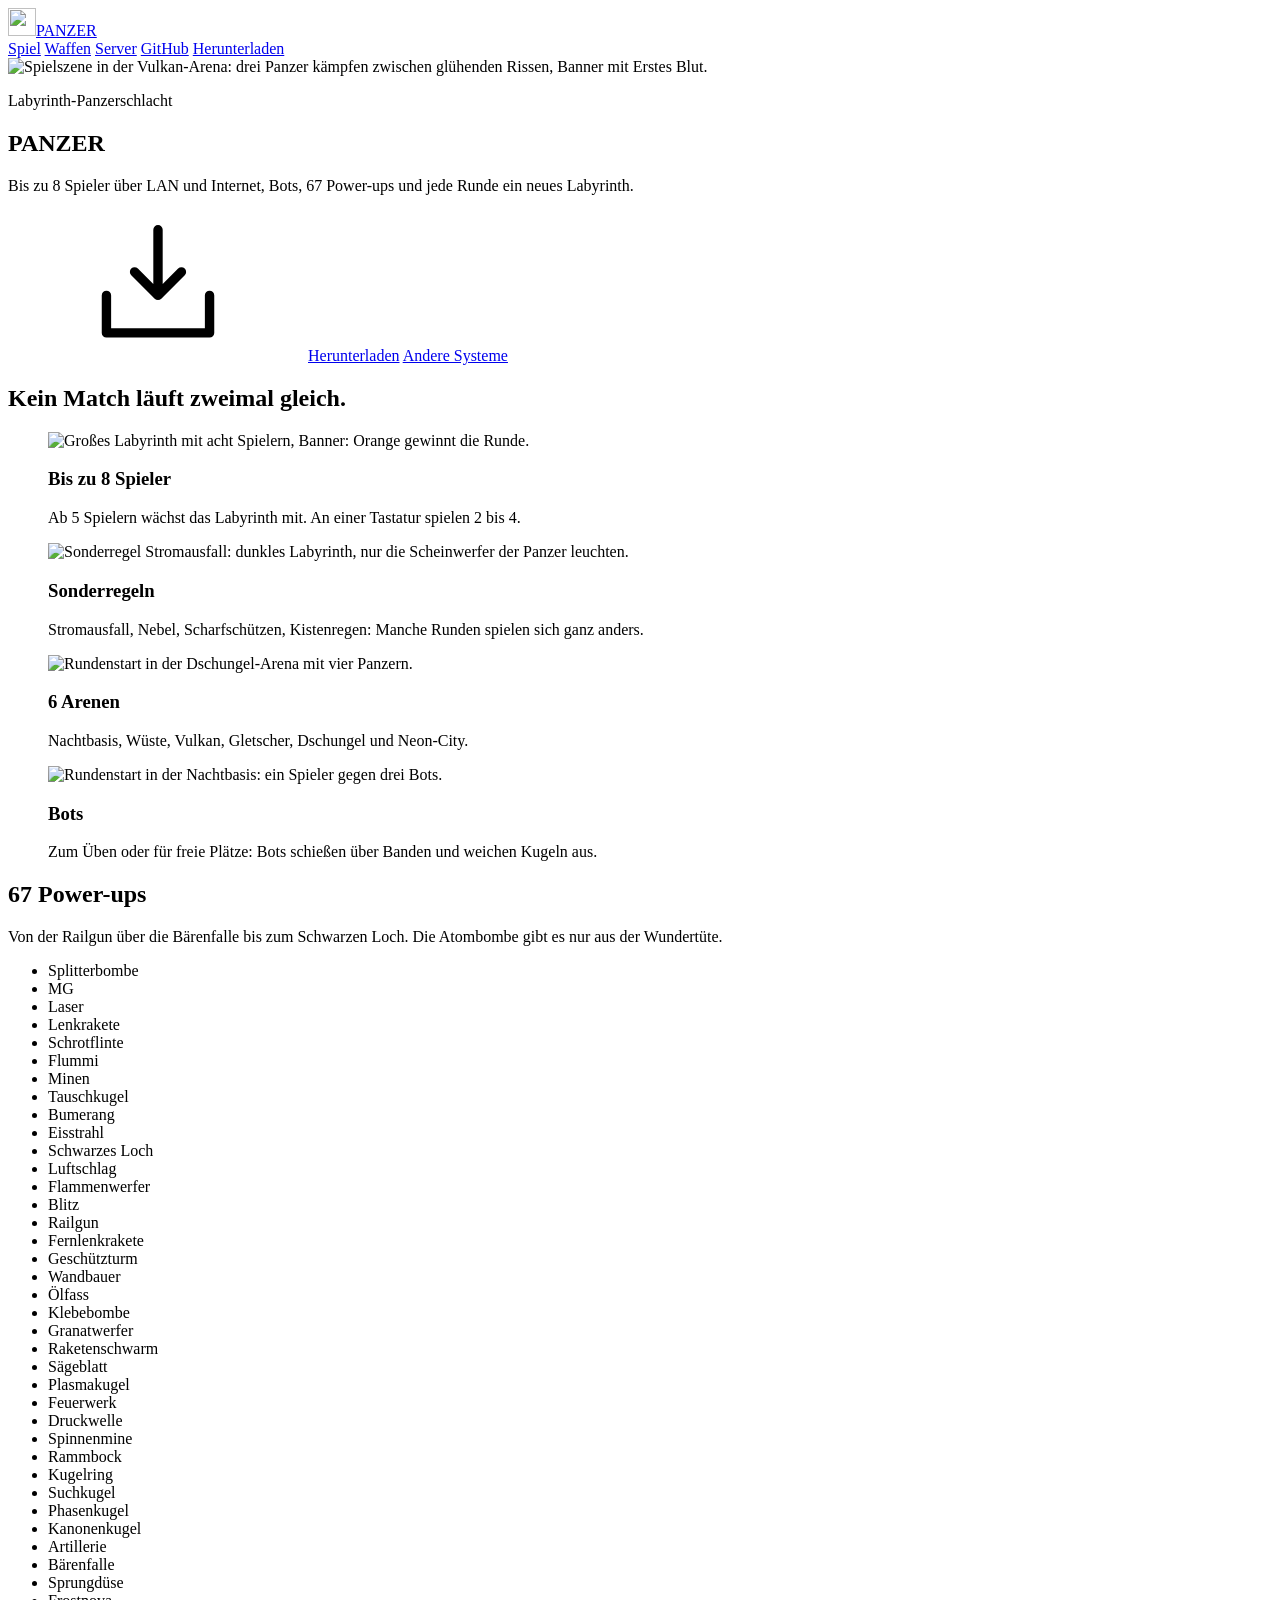
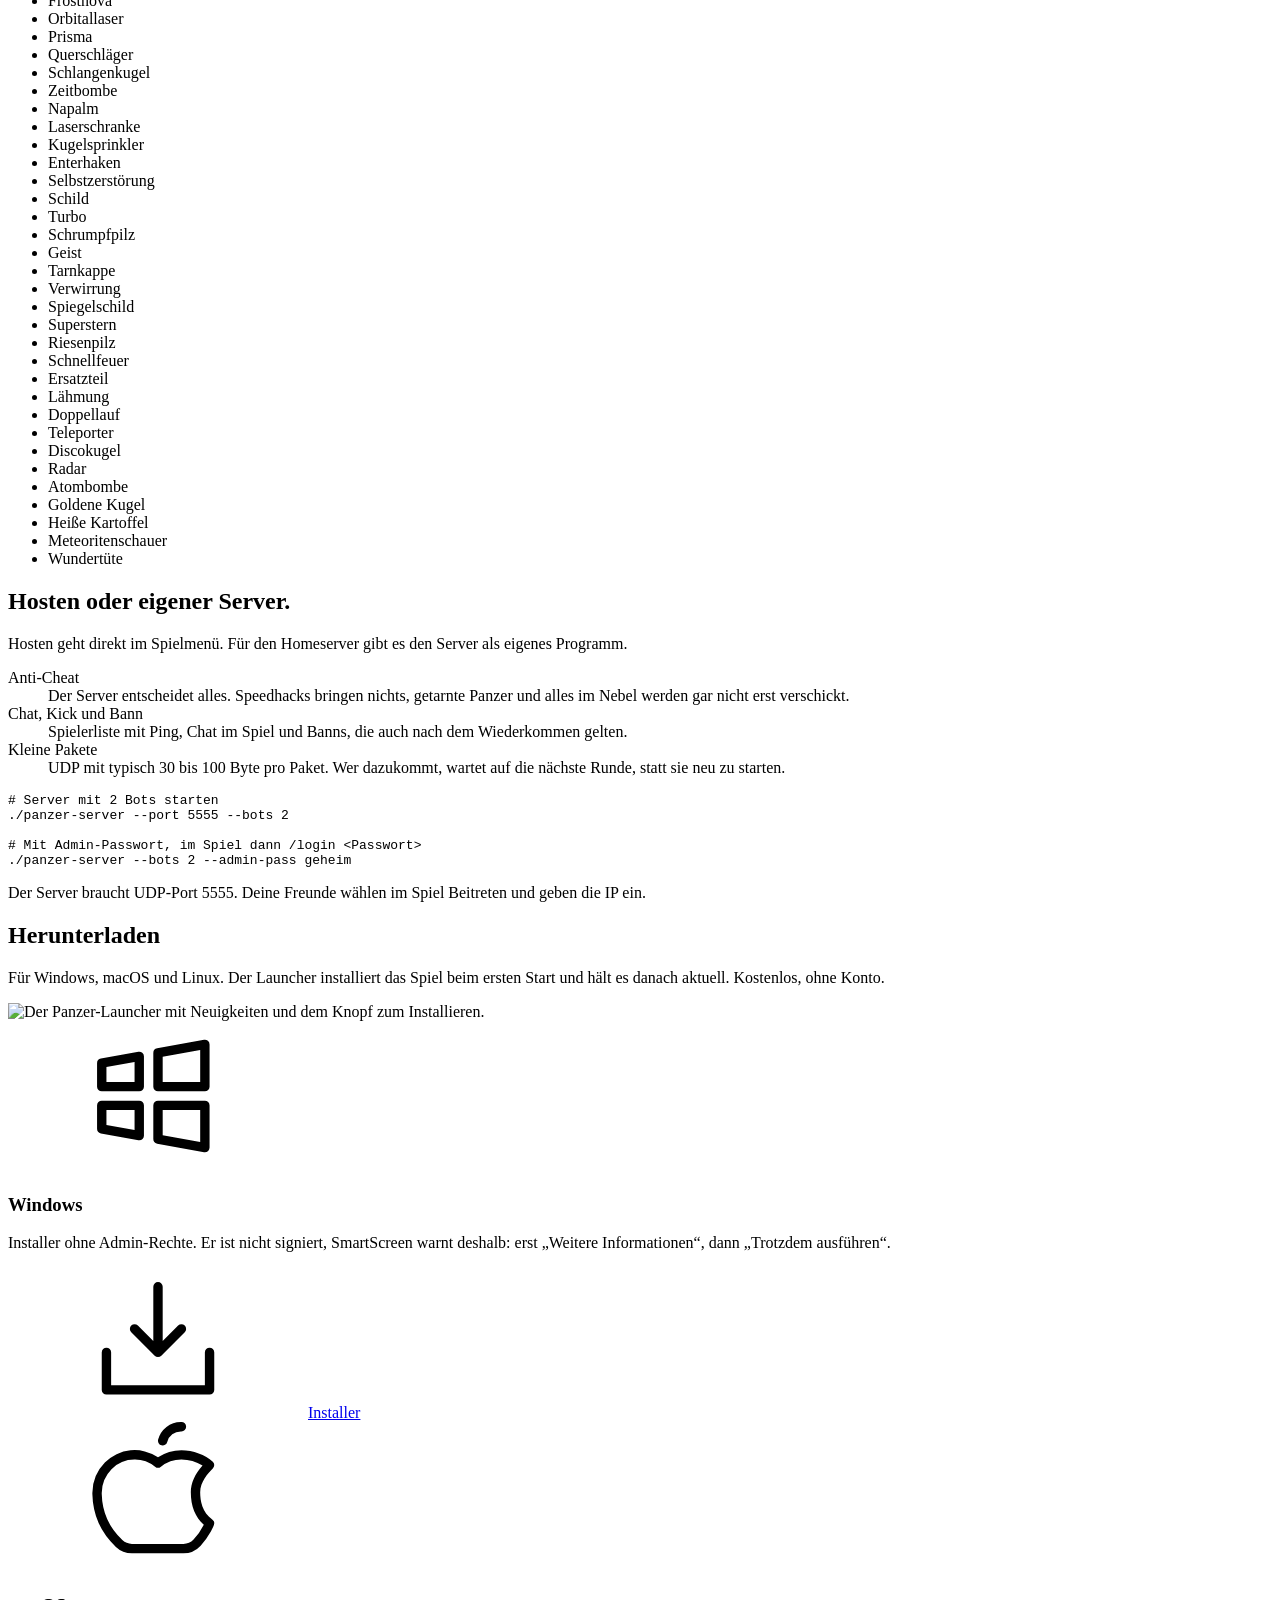
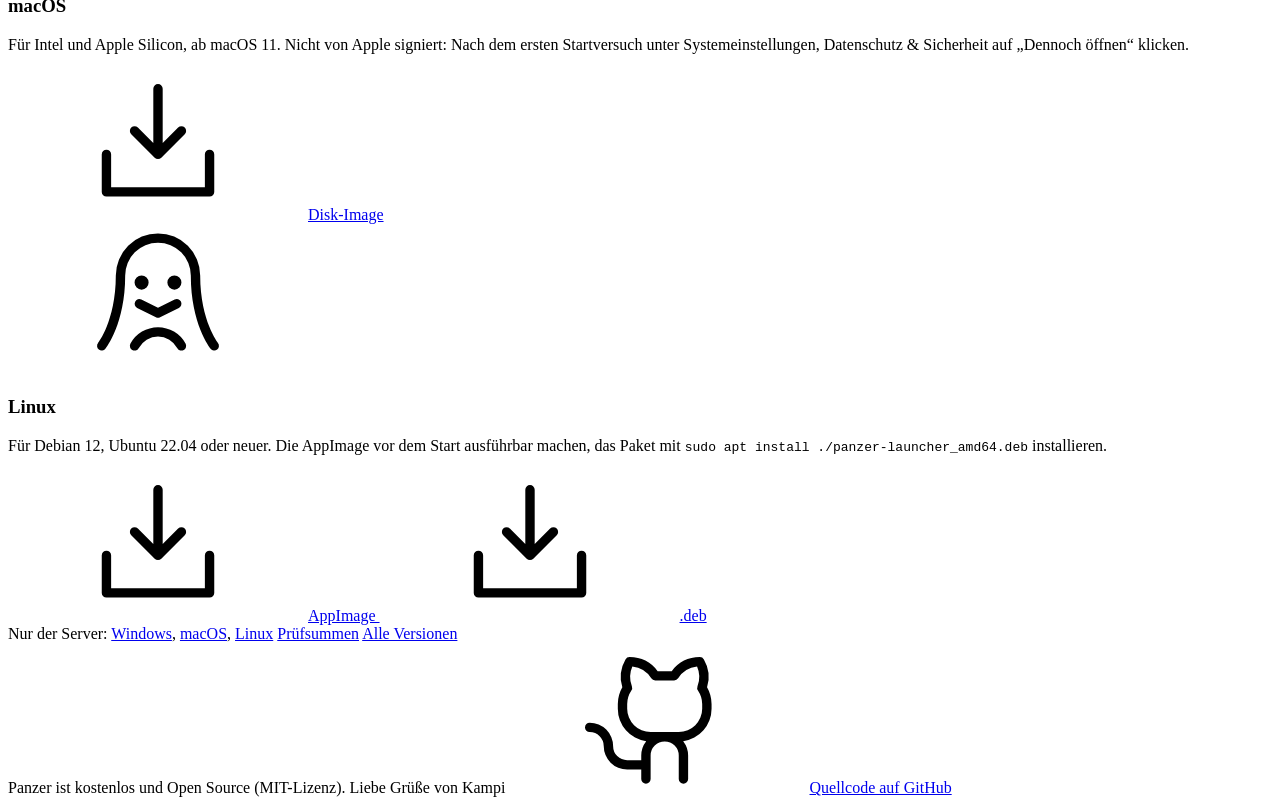
==== website/index.html @ b841a38e "Version 2.2.0: 26 neue Waffen mit Doku und Videos" ====
<!doctype html>
<html lang="de">
<head>
  <meta charset="utf-8">
  <meta name="viewport" content="width=device-width, initial-scale=1">
  <title>Panzer: Labyrinth-Panzerschlacht für bis zu 8 Spieler</title>
  <meta name="description" content="Bis zu 8 Spieler über LAN und Internet, Bots, 67 Power-ups und jede Runde ein neues Labyrinth. Kostenlos für Windows, macOS und Linux.">
  <meta name="theme-color" content="#0d0e12">
  <link rel="icon" type="image/png" href="img/favicon.png">
  <link rel="apple-touch-icon" href="img/icon.png">
  <meta property="og:type" content="website">
  <meta property="og:url" content="https://martinkopoky-wq.github.io/panzergame/">
  <meta property="og:title" content="Panzer: Labyrinth-Panzerschlacht für bis zu 8 Spieler">
  <meta property="og:description" content="Bis zu 8 Spieler über LAN und Internet, Bots, 67 Power-ups und jede Runde ein neues Labyrinth.">
  <meta property="og:image" content="https://martinkopoky-wq.github.io/panzergame/img/hero.jpg">
  <meta name="twitter:card" content="summary_large_image">
  <link rel="preload" href="fonts/RobotoCondensed-Bold.woff" as="font" type="font/woff" crossorigin>
  <link rel="preload" href="img/hero.jpg" as="image">
  <link rel="stylesheet" href="style.css">
  <script src="app.js" defer></script>
</head>
<body>
  <!-- Symbole: Phosphor Icons (MIT), https://phosphoricons.com -->
  <svg width="0" height="0" style="position:absolute" aria-hidden="true">
    <symbol id="windows-logo" viewBox="0 0 256 256"><path d="M208,136H128a8,8,0,0,0-8,8v57.45a8,8,0,0,0,6.57,7.88l80,14.54A7.61,7.61,0,0,0,208,224a8,8,0,0,0,8-8V144A8,8,0,0,0,208,136Zm-8,70.41-64-11.63V152h64ZM96,136H32a8,8,0,0,0-8,8v40a8,8,0,0,0,6.57,7.87l64,11.64a8.54,8.54,0,0,0,1.43.13,8,8,0,0,0,8-8V144A8,8,0,0,0,96,136Zm-8,50.05-48-8.73V152H88ZM213.13,33.86a8,8,0,0,0-6.56-1.73l-80,14.55A8,8,0,0,0,120,54.55V112a8,8,0,0,0,8,8h80a8,8,0,0,0,8-8V40A8,8,0,0,0,213.13,33.86ZM200,104H136V61.22l64-11.63ZM101.13,54.22a8,8,0,0,0-6.56-1.73l-64,11.64A8,8,0,0,0,24,72v40a8,8,0,0,0,8,8H96a8,8,0,0,0,8-8V60.36A8,8,0,0,0,101.13,54.22ZM88,104H40V78.68L88,70Z"/></symbol>
    <symbol id="apple-logo" viewBox="0 0 256 256"><path d="M223.3,169.59a8.07,8.07,0,0,0-2.8-3.4C203.53,154.53,200,134.64,200,120c0-17.67,13.47-33.06,21.5-40.67a8,8,0,0,0,0-11.62C208.82,55.74,187.82,48,168,48a72.2,72.2,0,0,0-40,12.13,71.56,71.56,0,0,0-90.71,9.09A74.63,74.63,0,0,0,16,123.4a127.06,127.06,0,0,0,40.14,89.73A39.8,39.8,0,0,0,83.59,224h87.68a39.84,39.84,0,0,0,29.12-12.57,125,125,0,0,0,17.82-24.6C225.23,174,224.33,172,223.3,169.59Zm-34.63,30.94a23.76,23.76,0,0,1-17.4,7.47H83.59a23.82,23.82,0,0,1-16.44-6.51A111.14,111.14,0,0,1,32,123,58.5,58.5,0,0,1,48.65,80.47,54.81,54.81,0,0,1,88,64h.78A55.45,55.45,0,0,1,123,76.28a8,8,0,0,0,10,0A55.44,55.44,0,0,1,168,64a70.64,70.64,0,0,1,36,10.35c-13,14.52-20,30.47-20,45.65,0,23.77,7.64,42.73,22.18,55.3A105.82,105.82,0,0,1,188.67,200.53ZM128.23,30A40,40,0,0,1,167,0h1a8,8,0,0,1,0,16h-1a24,24,0,0,0-23.24,18,8,8,0,1,1-15.5-4Z"/></symbol>
    <symbol id="linux-logo" viewBox="0 0 256 256"><path d="M229,214.25A8,8,0,0,1,217.76,213C216.39,211.27,184,169.86,184,88A56,56,0,0,0,72,88c0,81.86-32.37,123.27-33.75,125a8,8,0,0,1-12.51-10c.15-.2,7.69-9.9,15.13-28.74C47.77,156.8,56,127.64,56,88a72,72,0,0,1,144,0c0,39.64,8.23,68.8,15.13,86.28,7.48,18.94,15.06,28.64,15.14,28.74A8,8,0,0,1,229,214.25ZM100,88a12,12,0,1,0,12,12A12,12,0,0,0,100,88Zm68,12a12,12,0,1,0-12,12A12,12,0,0,0,168,100ZM99.58,128.84a8,8,0,0,0-7.15,14.31l32,16a7.94,7.94,0,0,0,7.15,0l32-16a8,8,0,0,0-7.16-14.31L128,143.05ZM128,176a54.07,54.07,0,0,0-47,28.11,8,8,0,1,0,14,7.78,37.35,37.35,0,0,1,66,0,8,8,0,0,0,14-7.78A54.07,54.07,0,0,0,128,176Z"/></symbol>
    <symbol id="github-logo" viewBox="0 0 256 256"><path d="M208.31,75.68A59.78,59.78,0,0,0,202.93,28,8,8,0,0,0,196,24a59.75,59.75,0,0,0-48,24H124A59.75,59.75,0,0,0,76,24a8,8,0,0,0-6.93,4,59.78,59.78,0,0,0-5.38,47.68A58.14,58.14,0,0,0,56,104v8a56.06,56.06,0,0,0,48.44,55.47A39.8,39.8,0,0,0,96,192v8H72a24,24,0,0,1-24-24A40,40,0,0,0,8,136a8,8,0,0,0,0,16,24,24,0,0,1,24,24,40,40,0,0,0,40,40H96v16a8,8,0,0,0,16,0V192a24,24,0,0,1,48,0v40a8,8,0,0,0,16,0V192a39.8,39.8,0,0,0-8.44-24.53A56.06,56.06,0,0,0,216,112v-8A58.14,58.14,0,0,0,208.31,75.68ZM200,112a40,40,0,0,1-40,40H112a40,40,0,0,1-40-40v-8a41.74,41.74,0,0,1,6.9-22.48A8,8,0,0,0,80,73.83a43.81,43.81,0,0,1,.79-33.58,43.88,43.88,0,0,1,32.32,20.06A8,8,0,0,0,119.82,64h32.35a8,8,0,0,0,6.74-3.69,43.87,43.87,0,0,1,32.32-20.06A43.81,43.81,0,0,1,192,73.83a8.09,8.09,0,0,0,1,7.65A41.72,41.72,0,0,1,200,104Z"/></symbol>
    <symbol id="download-simple" viewBox="0 0 256 256"><path d="M224,144v64a8,8,0,0,1-8,8H40a8,8,0,0,1-8-8V144a8,8,0,0,1,16,0v56H208V144a8,8,0,0,1,16,0Zm-101.66,5.66a8,8,0,0,0,11.32,0l40-40a8,8,0,0,0-11.32-11.32L136,124.69V32a8,8,0,0,0-16,0v92.69L93.66,98.34a8,8,0,0,0-11.32,11.32Z"/></symbol>
  </svg>

  <header class="bar">
    <div class="wrap">
      <a class="brand" href="#top"><img src="img/favicon.png" alt="" width="28" height="28">PANZER</a>
      <nav aria-label="Hauptnavigation">
        <a href="#spiel">Spiel</a>
        <a href="waffen.html">Waffen</a>
        <a href="#server">Server</a>
        <a href="https://github.com/martinkopoky-wq/panzergame">GitHub</a>
        <a class="btn btn-primary" href="#download">Herunterladen</a>
      </nav>
    </div>
  </header>

  <main id="top">
    <section class="hero">
      <img class="hero-art" src="img/hero.jpg" width="824" height="490" fetchpriority="high"
        alt="Spielszene in der Vulkan-Arena: drei Panzer kämpfen zwischen glühenden Rissen, Banner mit Erstes Blut.">
      <div class="wrap hero-copy">
        <p class="label">Labyrinth-Panzerschlacht</p>
        <h1>PANZER</h1>
        <p class="lead">Bis zu 8 Spieler über LAN und Internet, Bots, 67 Power-ups und jede Runde ein neues Labyrinth.</p>
        <div class="actions">
          <a class="btn btn-primary btn-large" id="hero-download" href="#download"><svg class="icon" aria-hidden="true"><use href="#download-simple"></use></svg><span>Herunterladen</span></a>
          <a class="btn btn-large" id="hero-other" href="#download">Andere Systeme</a>
        </div>
      </div>
    </section>

    <section id="spiel">
      <div class="wrap">
        <h2 class="reveal">Kein Match läuft zweimal gleich.</h2>
        <div class="bento">
          <figure class="cell reveal">
            <div class="shot"><img src="img/acht-spieler.jpg" width="1000" height="680" loading="lazy"
              alt="Großes Labyrinth mit acht Spielern, Banner: Orange gewinnt die Runde."></div>
            <figcaption>
              <h3>Bis zu 8 Spieler</h3>
              <p>Ab 5 Spielern wächst das Labyrinth mit. An einer Tastatur spielen 2 bis 4.</p>
            </figcaption>
          </figure>
          <figure class="cell reveal">
            <div class="shot"><img src="img/stromausfall.jpg" width="1000" height="680" loading="lazy"
              alt="Sonderregel Stromausfall: dunkles Labyrinth, nur die Scheinwerfer der Panzer leuchten."></div>
            <figcaption>
              <h3>Sonderregeln</h3>
              <p>Stromausfall, Nebel, Scharfschützen, Kistenregen: Manche Runden spielen sich ganz anders.</p>
            </figcaption>
          </figure>
          <figure class="cell reveal">
            <div class="shot"><img src="img/dschungel.jpg" width="1000" height="680" loading="lazy"
              alt="Rundenstart in der Dschungel-Arena mit vier Panzern."></div>
            <figcaption>
              <h3>6 Arenen</h3>
              <p>Nachtbasis, Wüste, Vulkan, Gletscher, Dschungel und Neon-City.</p>
            </figcaption>
          </figure>
          <figure class="cell reveal">
            <div class="shot"><img src="img/rundenstart.jpg" width="1000" height="680" loading="lazy"
              alt="Rundenstart in der Nachtbasis: ein Spieler gegen drei Bots."></div>
            <figcaption>
              <h3>Bots</h3>
              <p>Zum Üben oder für freie Plätze: Bots schießen über Banden und weichen Kugeln aus.</p>
            </figcaption>
          </figure>
        </div>
      </div>
    </section>

    <section class="powerups" aria-labelledby="powerups-title">
      <div class="wrap">
        <h2 id="powerups-title" class="reveal">67 Power-ups</h2>
        <p class="intro reveal">Von der Railgun über die Bärenfalle bis zum Schwarzen Loch. Die Atombombe gibt es nur aus der Wundertüte.</p>
      </div>
      <div class="marquee">
        <ul class="items">
          <li><span class="ico" style="--x:0;--y:0"></span>Splitterbombe</li>
          <li><span class="ico" style="--x:1;--y:0"></span>MG</li>
          <li><span class="ico" style="--x:2;--y:0"></span>Laser</li>
          <li><span class="ico" style="--x:3;--y:0"></span>Lenkrakete</li>
          <li><span class="ico" style="--x:4;--y:0"></span>Schrotflinte</li>
          <li><span class="ico" style="--x:5;--y:0"></span>Flummi</li>
          <li><span class="ico" style="--x:6;--y:0"></span>Minen</li>
          <li><span class="ico" style="--x:7;--y:0"></span>Tauschkugel</li>
          <li><span class="ico" style="--x:8;--y:0"></span>Bumerang</li>
          <li><span class="ico" style="--x:9;--y:0"></span>Eisstrahl</li>
          <li><span class="ico" style="--x:0;--y:1"></span>Schwarzes Loch</li>
          <li><span class="ico" style="--x:1;--y:1"></span>Luftschlag</li>
          <li><span class="ico" style="--x:2;--y:1"></span>Flammenwerfer</li>
          <li><span class="ico" style="--x:3;--y:1"></span>Blitz</li>
          <li><span class="ico" style="--x:4;--y:1"></span>Railgun</li>
          <li><span class="ico" style="--x:5;--y:1"></span>Fernlenkrakete</li>
          <li><span class="ico" style="--x:6;--y:1"></span>Geschützturm</li>
          <li><span class="ico" style="--x:7;--y:1"></span>Wandbauer</li>
          <li><span class="ico" style="--x:8;--y:1"></span>Ölfass</li>
          <li><span class="ico" style="--x:9;--y:1"></span>Klebebombe</li>
          <li><span class="ico" style="--x:0;--y:2"></span>Granatwerfer</li>
          <li><span class="ico" style="--x:1;--y:2"></span>Raketenschwarm</li>
          <li><span class="ico" style="--x:2;--y:2"></span>Sägeblatt</li>
          <li><span class="ico" style="--x:3;--y:2"></span>Plasmakugel</li>
          <li><span class="ico" style="--x:4;--y:2"></span>Feuerwerk</li>
          <li><span class="ico" style="--x:5;--y:2"></span>Druckwelle</li>
          <li><span class="ico" style="--x:6;--y:2"></span>Spinnenmine</li>
          <li><span class="ico" style="--x:7;--y:2"></span>Rammbock</li>
          <li><span class="ico" style="--x:8;--y:2"></span>Kugelring</li>
          <li><span class="ico" style="--x:9;--y:2"></span>Suchkugel</li>
          <li><span class="ico" style="--x:0;--y:3"></span>Phasenkugel</li>
          <li><span class="ico" style="--x:1;--y:3"></span>Kanonenkugel</li>
          <li><span class="ico" style="--x:2;--y:3"></span>Artillerie</li>
          <li><span class="ico" style="--x:3;--y:3"></span>Bärenfalle</li>
          <li><span class="ico" style="--x:4;--y:3"></span>Sprungdüse</li>
          <li><span class="ico" style="--x:5;--y:3"></span>Frostnova</li>
          <li><span class="ico" style="--x:6;--y:3"></span>Orbitallaser</li>
          <li><span class="ico" style="--x:7;--y:3"></span>Prisma</li>
          <li><span class="ico" style="--x:8;--y:3"></span>Querschläger</li>
          <li><span class="ico" style="--x:9;--y:3"></span>Schlangenkugel</li>
          <li><span class="ico" style="--x:0;--y:4"></span>Zeitbombe</li>
          <li><span class="ico" style="--x:1;--y:4"></span>Napalm</li>
          <li><span class="ico" style="--x:2;--y:4"></span>Laserschranke</li>
          <li><span class="ico" style="--x:3;--y:4"></span>Kugelsprinkler</li>
          <li><span class="ico" style="--x:4;--y:4"></span>Enterhaken</li>
          <li><span class="ico" style="--x:5;--y:4"></span>Selbstzerstörung</li>
          <li><span class="ico" style="--x:6;--y:4"></span>Schild</li>
          <li><span class="ico" style="--x:7;--y:4"></span>Turbo</li>
          <li><span class="ico" style="--x:8;--y:4"></span>Schrumpfpilz</li>
          <li><span class="ico" style="--x:9;--y:4"></span>Geist</li>
          <li><span class="ico" style="--x:0;--y:5"></span>Tarnkappe</li>
          <li><span class="ico" style="--x:1;--y:5"></span>Verwirrung</li>
          <li><span class="ico" style="--x:2;--y:5"></span>Spiegelschild</li>
          <li><span class="ico" style="--x:3;--y:5"></span>Superstern</li>
          <li><span class="ico" style="--x:4;--y:5"></span>Riesenpilz</li>
          <li><span class="ico" style="--x:5;--y:5"></span>Schnellfeuer</li>
          <li><span class="ico" style="--x:6;--y:5"></span>Ersatzteil</li>
          <li><span class="ico" style="--x:7;--y:5"></span>Lähmung</li>
          <li><span class="ico" style="--x:8;--y:5"></span>Doppellauf</li>
          <li><span class="ico" style="--x:9;--y:5"></span>Teleporter</li>
          <li><span class="ico" style="--x:0;--y:6"></span>Discokugel</li>
          <li><span class="ico" style="--x:1;--y:6"></span>Radar</li>
          <li><span class="ico" style="--x:2;--y:6"></span>Atombombe</li>
          <li><span class="ico" style="--x:3;--y:6"></span>Goldene Kugel</li>
          <li><span class="ico" style="--x:4;--y:6"></span>Heiße Kartoffel</li>
          <li><span class="ico" style="--x:5;--y:6"></span>Meteoritenschauer</li>
          <li><span class="ico" style="--x:6;--y:6"></span>Wundertüte</li>
        </ul>
      </div>
    </section>

    <section class="server" id="server">
      <div class="wrap">
        <div>
          <h2 class="reveal">Hosten oder eigener Server.</h2>
          <p class="intro reveal">Hosten geht direkt im Spielmenü. Für den Homeserver gibt es den Server als eigenes Programm.</p>
          <dl class="points">
            <div class="reveal">
              <dt>Anti-Cheat</dt>
              <dd>Der Server entscheidet alles. Speedhacks bringen nichts, getarnte Panzer und alles im Nebel werden gar nicht erst verschickt.</dd>
            </div>
            <div class="reveal">
              <dt>Chat, Kick und Bann</dt>
              <dd>Spielerliste mit Ping, Chat im Spiel und Banns, die auch nach dem Wiederkommen gelten.</dd>
            </div>
            <div class="reveal">
              <dt>Kleine Pakete</dt>
              <dd>UDP mit typisch 30 bis 100 Byte pro Paket. Wer dazukommt, wartet auf die nächste Runde, statt sie neu zu starten.</dd>
            </div>
          </dl>
        </div>
        <div class="term reveal">
          <pre><code><span class="c"># Server mit 2 Bots starten</span>
./panzer-server --port 5555 --bots 2

<span class="c"># Mit Admin-Passwort, im Spiel dann /login &lt;Passwort&gt;</span>
./panzer-server --bots 2 --admin-pass geheim</code></pre>
          <p>Der Server braucht UDP-Port 5555. Deine Freunde wählen im Spiel Beitreten und geben die IP ein.</p>
        </div>
      </div>
    </section>

    <section class="download" id="download">
      <div class="wrap">
        <div class="download-head">
          <div>
            <h2 class="reveal">Herunterladen</h2>
            <p class="intro reveal">Für Windows, macOS und Linux. Der Launcher installiert das Spiel beim ersten Start und hält es danach aktuell. Kostenlos, ohne Konto.</p>
            <p class="version" id="version"></p>
          </div>
          <img class="reveal" src="img/launcher.jpg" width="1040" height="640" loading="lazy"
            alt="Der Panzer-Launcher mit Neuigkeiten und dem Knopf zum Installieren.">
        </div>

        <div class="systems">
          <article class="system reveal" data-system="windows">
            <svg class="icon" aria-hidden="true"><use href="#windows-logo"></use></svg>
            <div>
              <h3>Windows</h3>
              <p>Installer ohne Admin-Rechte. Er ist nicht signiert, SmartScreen warnt deshalb: erst „Weitere Informationen“, dann „Trotzdem ausführen“.</p>
            </div>
            <div class="get"><a class="btn btn-primary" href="https://github.com/martinkopoky-wq/panzergame/releases/latest/download/Panzer-Setup-windows-x86_64.exe" data-asset="Panzer-Setup-windows-x86_64.exe"><svg class="icon" aria-hidden="true"><use href="#download-simple"></use></svg>Installer <span class="size"></span></a></div>
          </article>
          <article class="system reveal" data-system="macos">
            <svg class="icon" aria-hidden="true"><use href="#apple-logo"></use></svg>
            <div>
              <h3>macOS</h3>
              <p>Für Intel und Apple Silicon, ab macOS 11. Nicht von Apple signiert: Nach dem ersten Startversuch unter Systemeinstellungen, Datenschutz &amp; Sicherheit auf „Dennoch öffnen“ klicken.</p>
            </div>
            <div class="get"><a class="btn btn-primary" href="https://github.com/martinkopoky-wq/panzergame/releases/latest/download/Panzer-macos-universal.dmg" data-asset="Panzer-macos-universal.dmg"><svg class="icon" aria-hidden="true"><use href="#download-simple"></use></svg>Disk-Image <span class="size"></span></a></div>
          </article>
          <article class="system reveal" data-system="linux">
            <svg class="icon" aria-hidden="true"><use href="#linux-logo"></use></svg>
            <div>
              <h3>Linux</h3>
              <p>Für Debian 12, Ubuntu 22.04 oder neuer. Die AppImage vor dem Start ausführbar machen, das Paket mit <code>sudo apt install ./panzer-launcher_amd64.deb</code> installieren.</p>
            </div>
            <div class="get">
              <a class="btn btn-primary" href="https://github.com/martinkopoky-wq/panzergame/releases/latest/download/Panzer-linux-x86_64.AppImage" data-asset="Panzer-linux-x86_64.AppImage"><svg class="icon" aria-hidden="true"><use href="#download-simple"></use></svg>AppImage <span class="size"></span></a>
              <a class="btn" href="https://github.com/martinkopoky-wq/panzergame/releases/latest/download/panzer-launcher_amd64.deb" data-asset="panzer-launcher_amd64.deb"><svg class="icon" aria-hidden="true"><use href="#download-simple"></use></svg>.deb <span class="size"></span></a>
            </div>
          </article>
        </div>

        <div class="more">
          <span>Nur der Server:
            <a href="https://github.com/martinkopoky-wq/panzergame/releases/latest/download/panzer-server-windows-x86_64.zip">Windows</a>,
            <a href="https://github.com/martinkopoky-wq/panzergame/releases/latest/download/panzer-server-macos-universal.zip">macOS</a>,
            <a href="https://github.com/martinkopoky-wq/panzergame/releases/latest/download/panzer-server-linux-x86_64.tar.gz">Linux</a></span>
          <a href="https://github.com/martinkopoky-wq/panzergame/releases/latest/download/SHA256SUMS.txt">Prüfsummen</a>
          <a href="https://github.com/martinkopoky-wq/panzergame/releases">Alle Versionen</a>
        </div>
      </div>
    </section>
  </main>

  <footer>
    <div class="wrap">
      <span>Panzer ist kostenlos und Open Source (MIT-Lizenz).</span>
      <span class="secret" tabindex="0">Liebe Grüße von Kampi</span>
      <a href="https://github.com/martinkopoky-wq/panzergame"><svg class="icon" aria-hidden="true"><use href="#github-logo"></use></svg>Quellcode auf GitHub</a>
    </div>
  </footer>
</body>
</html>
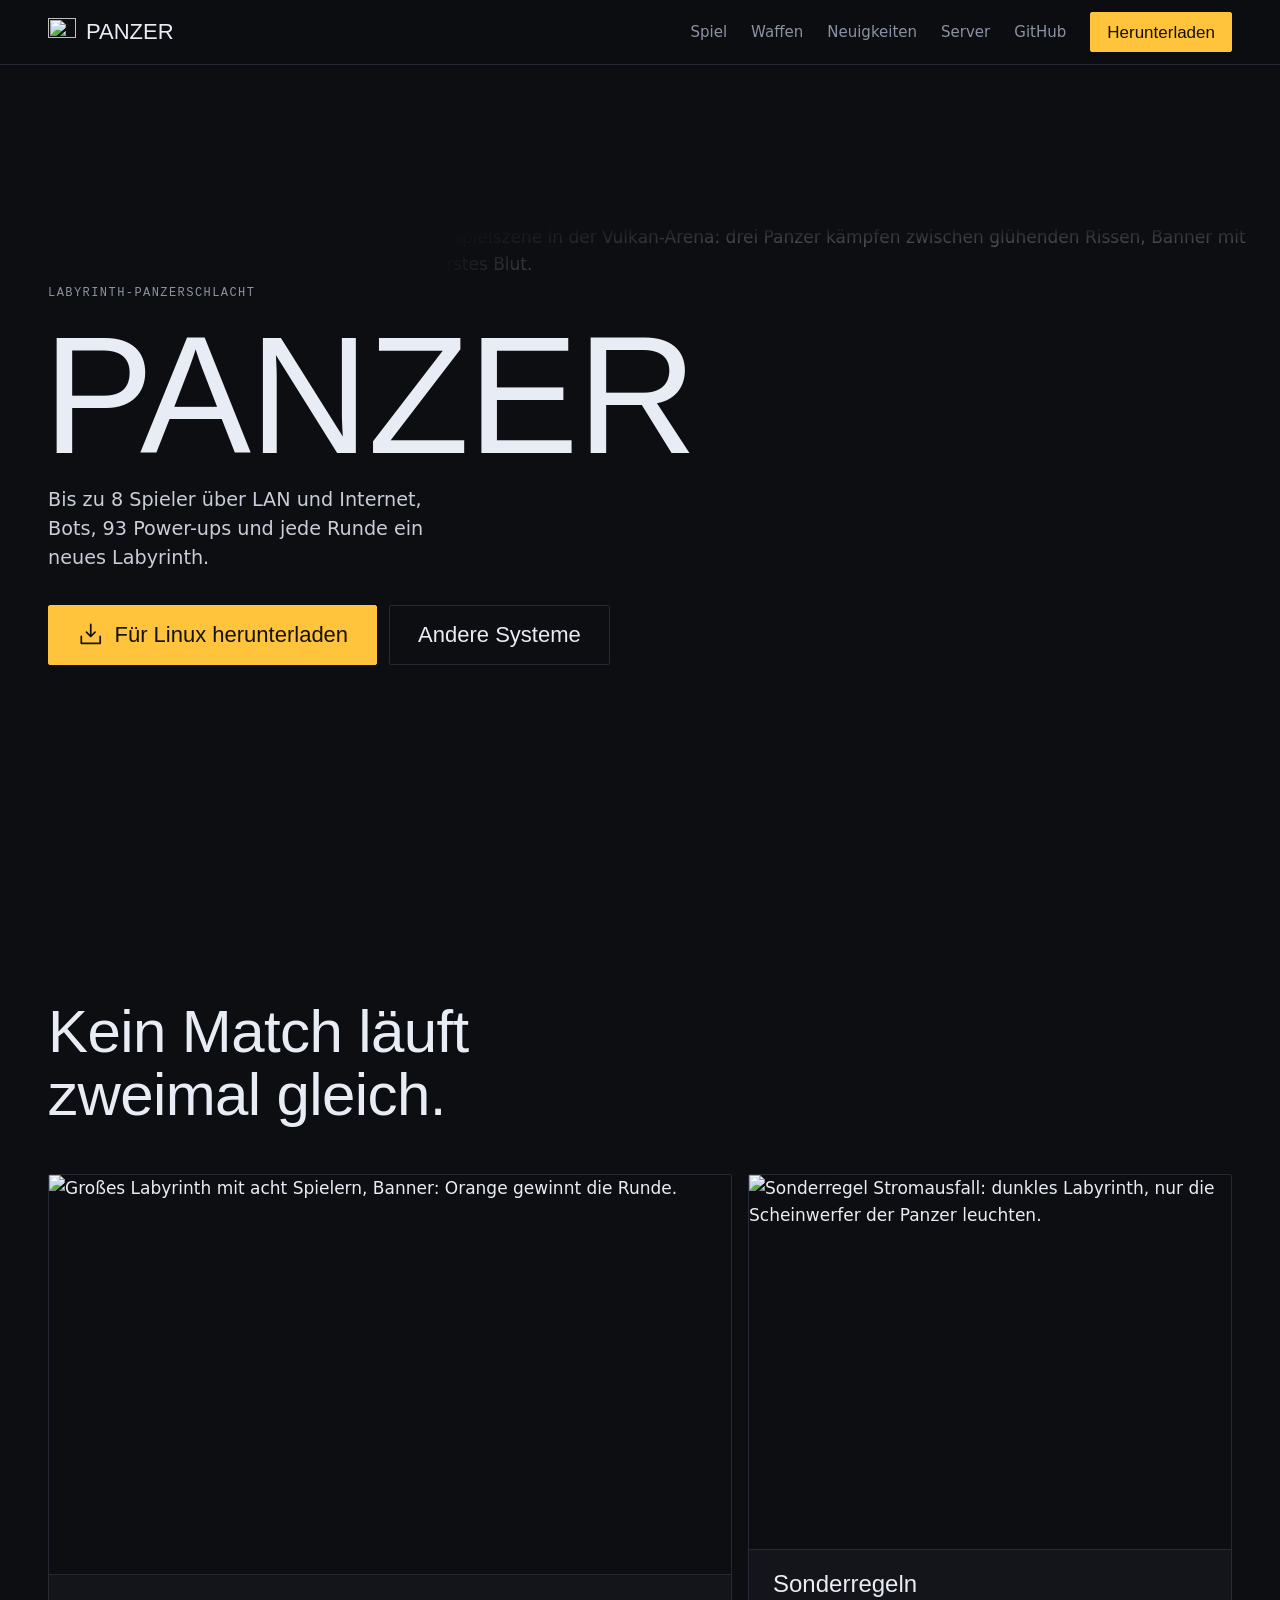
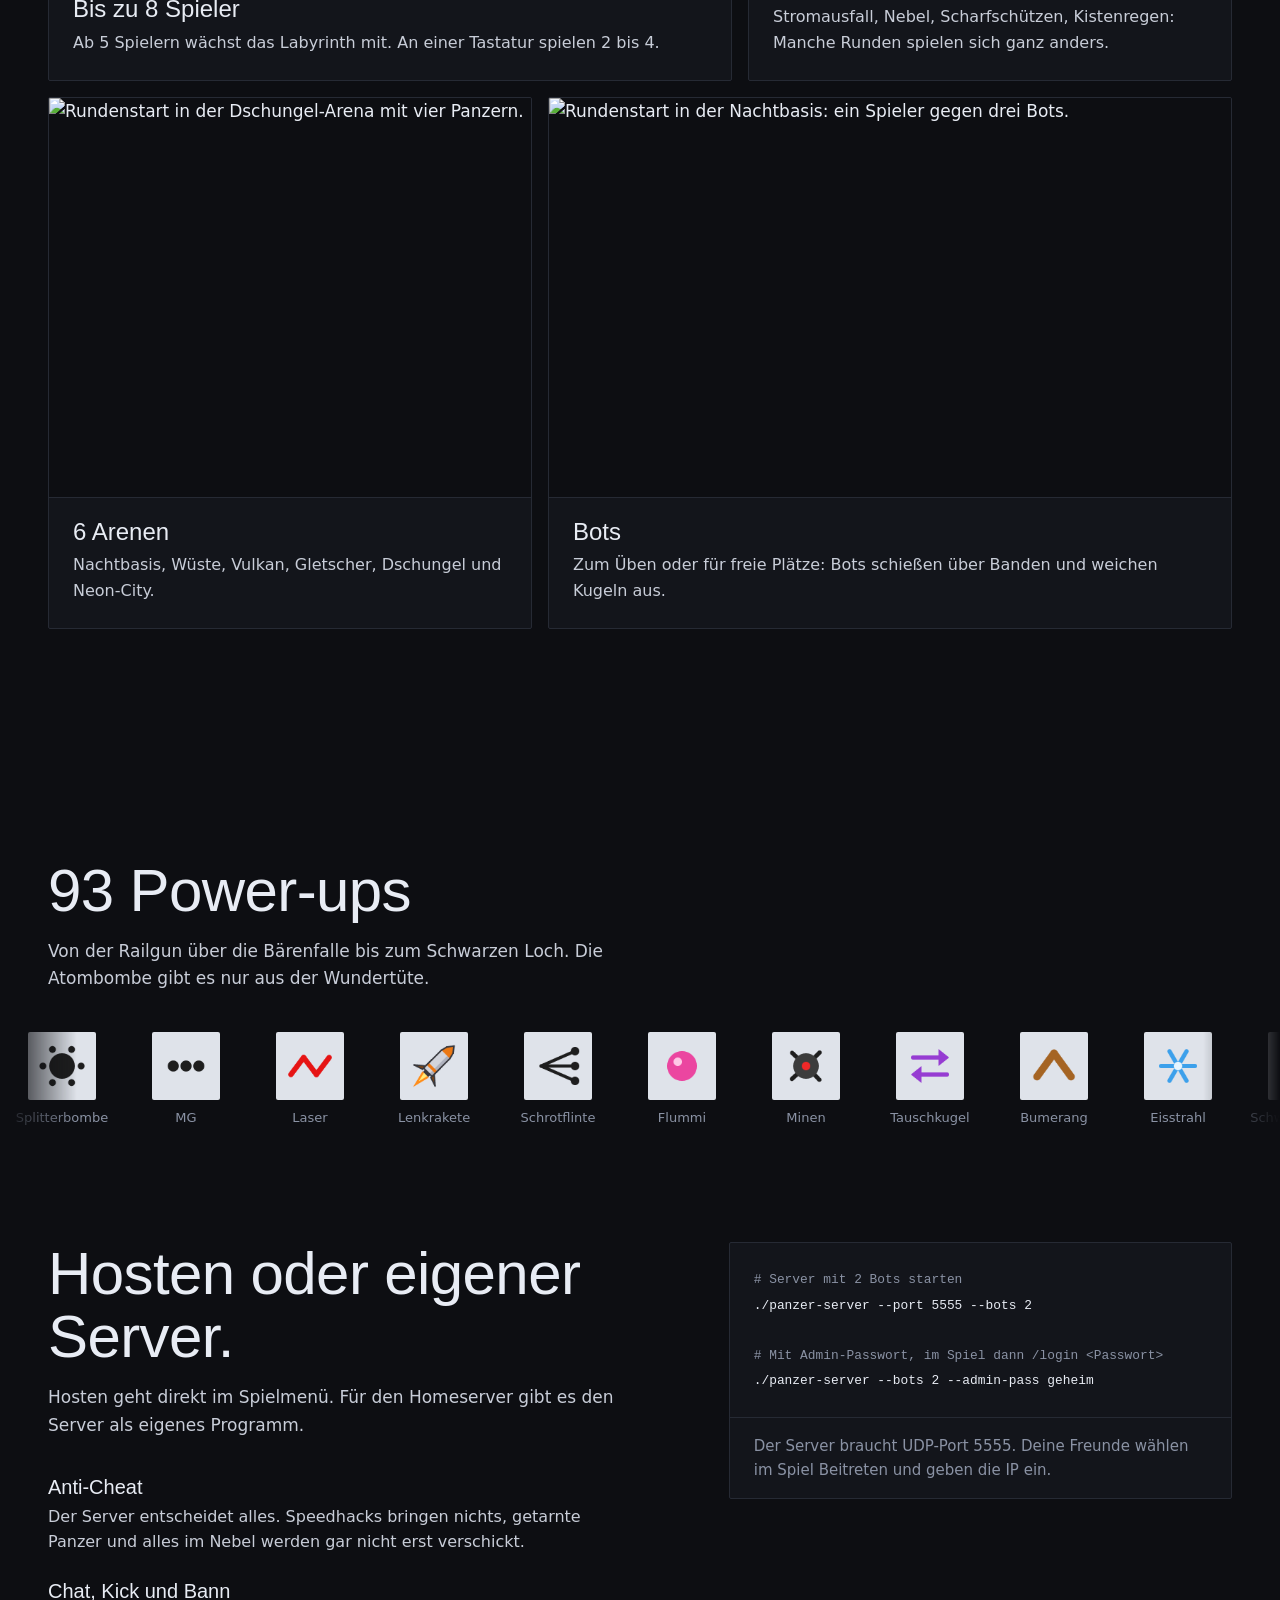
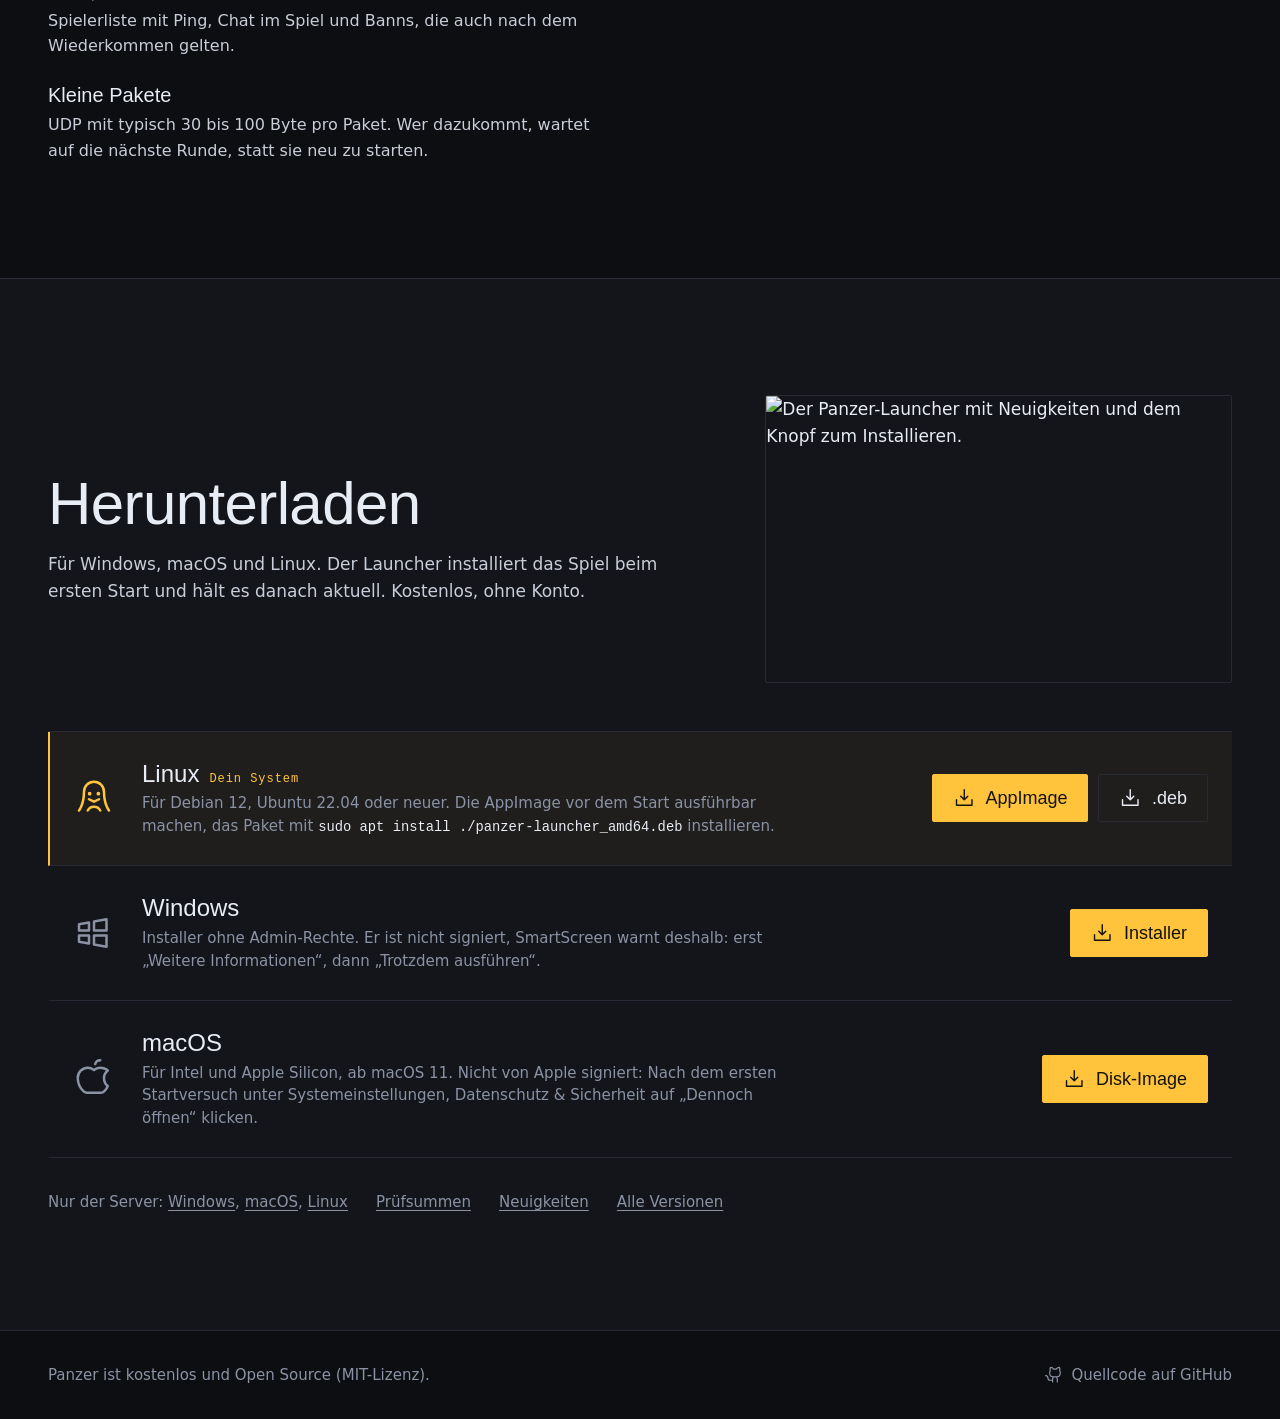
==== commit 5fc7e6dc: "Version 2.2.1: Windows-Flackern behoben, Neuigkeiten-Seite, 93 Power-ups - Menü und HUD flackern unt" ====
--- a/website/index.html
+++ b/website/index.html
@@ -4,14 +4,14 @@
   <meta charset="utf-8">
   <meta name="viewport" content="width=device-width, initial-scale=1">
   <title>Panzer: Labyrinth-Panzerschlacht für bis zu 8 Spieler</title>
-  <meta name="description" content="Bis zu 8 Spieler über LAN und Internet, Bots, 67 Power-ups und jede Runde ein neues Labyrinth. Kostenlos für Windows, macOS und Linux.">
+  <meta name="description" content="Bis zu 8 Spieler über LAN und Internet, Bots, 93 Power-ups und jede Runde ein neues Labyrinth. Kostenlos für Windows, macOS und Linux.">
   <meta name="theme-color" content="#0d0e12">
   <link rel="icon" type="image/png" href="img/favicon.png">
   <link rel="apple-touch-icon" href="img/icon.png">
   <meta property="og:type" content="website">
   <meta property="og:url" content="https://martinkopoky-wq.github.io/panzergame/">
   <meta property="og:title" content="Panzer: Labyrinth-Panzerschlacht für bis zu 8 Spieler">
-  <meta property="og:description" content="Bis zu 8 Spieler über LAN und Internet, Bots, 67 Power-ups und jede Runde ein neues Labyrinth.">
+  <meta property="og:description" content="Bis zu 8 Spieler über LAN und Internet, Bots, 93 Power-ups und jede Runde ein neues Labyrinth.">
   <meta property="og:image" content="https://martinkopoky-wq.github.io/panzergame/img/hero.jpg">
   <meta name="twitter:card" content="summary_large_image">
   <link rel="preload" href="fonts/RobotoCondensed-Bold.woff" as="font" type="font/woff" crossorigin>
@@ -35,6 +35,7 @@
       <nav aria-label="Hauptnavigation">
         <a href="#spiel">Spiel</a>
         <a href="waffen.html">Waffen</a>
+        <a href="neuigkeiten.html">Neuigkeiten</a>
         <a href="#server">Server</a>
         <a href="https://github.com/martinkopoky-wq/panzergame">GitHub</a>
         <a class="btn btn-primary" href="#download">Herunterladen</a>
@@ -49,7 +50,7 @@
       <div class="wrap hero-copy">
         <p class="label">Labyrinth-Panzerschlacht</p>
         <h1>PANZER</h1>
-        <p class="lead">Bis zu 8 Spieler über LAN und Internet, Bots, 67 Power-ups und jede Runde ein neues Labyrinth.</p>
+        <p class="lead">Bis zu 8 Spieler über LAN und Internet, Bots, 93 Power-ups und jede Runde ein neues Labyrinth.</p>
         <div class="actions">
           <a class="btn btn-primary btn-large" id="hero-download" href="#download"><svg class="icon" aria-hidden="true"><use href="#download-simple"></use></svg><span>Herunterladen</span></a>
           <a class="btn btn-large" id="hero-other" href="#download">Andere Systeme</a>
@@ -99,11 +100,12 @@
 
     <section class="powerups" aria-labelledby="powerups-title">
       <div class="wrap">
-        <h2 id="powerups-title" class="reveal">67 Power-ups</h2>
+        <h2 id="powerups-title" class="reveal">93 Power-ups</h2>
         <p class="intro reveal">Von der Railgun über die Bärenfalle bis zum Schwarzen Loch. Die Atombombe gibt es nur aus der Wundertüte.</p>
       </div>
       <div class="marquee">
-        <ul class="items">
+        <!-- power-ups:start -->
+        <ul class="items" style="--rows:10">
           <li><span class="ico" style="--x:0;--y:0"></span>Splitterbombe</li>
           <li><span class="ico" style="--x:1;--y:0"></span>MG</li>
           <li><span class="ico" style="--x:2;--y:0"></span>Laser</li>
@@ -150,28 +152,55 @@
           <li><span class="ico" style="--x:3;--y:4"></span>Kugelsprinkler</li>
           <li><span class="ico" style="--x:4;--y:4"></span>Enterhaken</li>
           <li><span class="ico" style="--x:5;--y:4"></span>Selbstzerstörung</li>
-          <li><span class="ico" style="--x:6;--y:4"></span>Schild</li>
-          <li><span class="ico" style="--x:7;--y:4"></span>Turbo</li>
-          <li><span class="ico" style="--x:8;--y:4"></span>Schrumpfpilz</li>
-          <li><span class="ico" style="--x:9;--y:4"></span>Geist</li>
-          <li><span class="ico" style="--x:0;--y:5"></span>Tarnkappe</li>
-          <li><span class="ico" style="--x:1;--y:5"></span>Verwirrung</li>
-          <li><span class="ico" style="--x:2;--y:5"></span>Spiegelschild</li>
-          <li><span class="ico" style="--x:3;--y:5"></span>Superstern</li>
-          <li><span class="ico" style="--x:4;--y:5"></span>Riesenpilz</li>
-          <li><span class="ico" style="--x:5;--y:5"></span>Schnellfeuer</li>
-          <li><span class="ico" style="--x:6;--y:5"></span>Ersatzteil</li>
-          <li><span class="ico" style="--x:7;--y:5"></span>Lähmung</li>
-          <li><span class="ico" style="--x:8;--y:5"></span>Doppellauf</li>
-          <li><span class="ico" style="--x:9;--y:5"></span>Teleporter</li>
-          <li><span class="ico" style="--x:0;--y:6"></span>Discokugel</li>
-          <li><span class="ico" style="--x:1;--y:6"></span>Radar</li>
-          <li><span class="ico" style="--x:2;--y:6"></span>Atombombe</li>
-          <li><span class="ico" style="--x:3;--y:6"></span>Goldene Kugel</li>
-          <li><span class="ico" style="--x:4;--y:6"></span>Heiße Kartoffel</li>
-          <li><span class="ico" style="--x:5;--y:6"></span>Meteoritenschauer</li>
-          <li><span class="ico" style="--x:6;--y:6"></span>Wundertüte</li>
+          <li><span class="ico" style="--x:6;--y:4"></span>Geschossschere</li>
+          <li><span class="ico" style="--x:7;--y:4"></span>Hohlringgranate</li>
+          <li><span class="ico" style="--x:8;--y:4"></span>Distanzzünder</li>
+          <li><span class="ico" style="--x:9;--y:4"></span>Kugelfresser</li>
+          <li><span class="ico" style="--x:0;--y:5"></span>Entwaffnungsfächer</li>
+          <li><span class="ico" style="--x:1;--y:5"></span>Zweitaktgeschoss</li>
+          <li><span class="ico" style="--x:2;--y:5"></span>Eckenschuss</li>
+          <li><span class="ico" style="--x:3;--y:5"></span>Kettenzange</li>
+          <li><span class="ico" style="--x:4;--y:5"></span>Schwenkhammer</li>
+          <li><span class="ico" style="--x:5;--y:5"></span>Zündpause</li>
+          <li><span class="ico" style="--x:6;--y:5"></span>Köderladung</li>
+          <li><span class="ico" style="--x:7;--y:5"></span>Schattensalve</li>
+          <li><span class="ico" style="--x:8;--y:5"></span>Rohrverdreher</li>
+          <li><span class="ico" style="--x:9;--y:5"></span>Geschossweiche</li>
+          <li><span class="ico" style="--x:0;--y:6"></span>Nachbrennbild</li>
+          <li><span class="ico" style="--x:1;--y:6"></span>Richtungsdorn</li>
+          <li><span class="ico" style="--x:2;--y:6"></span>Trittplatte</li>
+          <li><span class="ico" style="--x:3;--y:6"></span>Zangenmarkierung</li>
+          <li><span class="ico" style="--x:4;--y:6"></span>Fadenkreuzfluch</li>
+          <li><span class="ico" style="--x:5;--y:6"></span>Kreuzpendel</li>
+          <li><span class="ico" style="--x:6;--y:6"></span>Stillstandsurteil</li>
+          <li><span class="ico" style="--x:7;--y:6"></span>Geschossbrüter</li>
+          <li><span class="ico" style="--x:8;--y:6"></span>Konterklinge</li>
+          <li><span class="ico" style="--x:9;--y:6"></span>Rostwolke</li>
+          <li><span class="ico" style="--x:0;--y:7"></span>Prallkissen</li>
+          <li><span class="ico" style="--x:1;--y:7"></span>Kanonenschlag</li>
+          <li><span class="ico" style="--x:2;--y:7"></span>Schild</li>
+          <li><span class="ico" style="--x:3;--y:7"></span>Turbo</li>
+          <li><span class="ico" style="--x:4;--y:7"></span>Schrumpfpilz</li>
+          <li><span class="ico" style="--x:5;--y:7"></span>Geist</li>
+          <li><span class="ico" style="--x:6;--y:7"></span>Tarnkappe</li>
+          <li><span class="ico" style="--x:7;--y:7"></span>Verwirrung</li>
+          <li><span class="ico" style="--x:8;--y:7"></span>Spiegelschild</li>
+          <li><span class="ico" style="--x:9;--y:7"></span>Superstern</li>
+          <li><span class="ico" style="--x:0;--y:8"></span>Riesenpilz</li>
+          <li><span class="ico" style="--x:1;--y:8"></span>Schnellfeuer</li>
+          <li><span class="ico" style="--x:2;--y:8"></span>Ersatzteil</li>
+          <li><span class="ico" style="--x:3;--y:8"></span>Lähmung</li>
+          <li><span class="ico" style="--x:4;--y:8"></span>Doppellauf</li>
+          <li><span class="ico" style="--x:5;--y:8"></span>Teleporter</li>
+          <li><span class="ico" style="--x:6;--y:8"></span>Discokugel</li>
+          <li><span class="ico" style="--x:7;--y:8"></span>Radar</li>
+          <li><span class="ico" style="--x:8;--y:8"></span>Atombombe</li>
+          <li><span class="ico" style="--x:9;--y:8"></span>Goldene Kugel</li>
+          <li><span class="ico" style="--x:0;--y:9"></span>Heiße Kartoffel</li>
+          <li><span class="ico" style="--x:1;--y:9"></span>Meteoritenschauer</li>
+          <li><span class="ico" style="--x:2;--y:9"></span>Wundertüte</li>
         </ul>
+        <!-- power-ups:end -->
       </div>
     </section>
 
@@ -254,6 +283,7 @@
             <a href="https://github.com/martinkopoky-wq/panzergame/releases/latest/download/panzer-server-macos-universal.zip">macOS</a>,
             <a href="https://github.com/martinkopoky-wq/panzergame/releases/latest/download/panzer-server-linux-x86_64.tar.gz">Linux</a></span>
           <a href="https://github.com/martinkopoky-wq/panzergame/releases/latest/download/SHA256SUMS.txt">Prüfsummen</a>
+          <a href="neuigkeiten.html">Neuigkeiten</a>
           <a href="https://github.com/martinkopoky-wq/panzergame/releases">Alle Versionen</a>
         </div>
       </div>
--- a/website/style.css
+++ b/website/style.css
@@ -0,0 +1,745 @@
+/* Gleiche Farben, Schriften und Formen wie der Launcher (crates/launcher/src/main.rs).
+   Absichtlich nur dunkel: Spiel und Launcher sind es auch. */
+
+@font-face {
+  font-family: "Panzer Title";
+  src: url("fonts/RobotoCondensed-Bold.woff") format("woff");
+  font-display: swap;
+}
+@font-face {
+  font-family: "Panzer Body";
+  src: url("fonts/Roboto-Medium.woff") format("woff");
+  font-display: swap;
+}
+
+:root {
+  color-scheme: dark;
+  --bg: #0d0e12;
+  --panel: #13151b;
+  --line: #262a34;
+  --text: #e8ecf4;
+  --soft: #c8cdd8;
+  --dim: #8a92a4;
+  --accent: #ffc43c;
+  --on-accent: #14120a;
+  --tile: #dfe3ea;
+  --radius: 2px;
+  --gutter: clamp(16px, 4vw, 48px);
+  --title: "Panzer Title", "Roboto Condensed", "Arial Narrow", sans-serif;
+  --body: "Panzer Body", Roboto, system-ui, sans-serif;
+  --mono: ui-monospace, "JetBrains Mono", Menlo, Consolas, monospace;
+  --ease: cubic-bezier(0.16, 1, 0.3, 1);
+}
+
+* {
+  box-sizing: border-box;
+}
+
+[hidden] {
+  display: none !important;
+}
+
+html {
+  scroll-behavior: smooth;
+  scroll-padding-top: 80px;
+  -webkit-text-size-adjust: 100%;
+}
+
+body {
+  margin: 0;
+  background: var(--bg);
+  color: var(--text);
+  font: 500 17px/1.6 var(--body);
+  font-synthesis: none;
+  -webkit-font-smoothing: antialiased;
+  overflow-x: clip;
+}
+
+img,
+svg {
+  display: block;
+}
+
+img {
+  max-width: 100%;
+  height: auto;
+}
+
+a {
+  color: inherit;
+}
+
+h1,
+h2,
+h3,
+p,
+ul,
+dl,
+dd,
+figure,
+pre {
+  margin: 0;
+}
+
+ul {
+  padding: 0;
+  list-style: none;
+}
+
+:focus-visible {
+  outline: 2px solid var(--accent);
+  outline-offset: 3px;
+}
+
+.icon {
+  width: 1.25em;
+  height: 1.25em;
+  flex: none;
+  fill: currentColor;
+}
+
+.wrap {
+  max-width: 1320px;
+  margin-inline: auto;
+  padding-inline: var(--gutter);
+}
+
+/* Überschriften */
+h2 {
+  font: 400 clamp(2.25rem, 5vw, 3.75rem) / 1.05 var(--title);
+  letter-spacing: -0.01em;
+  max-width: 18ch;
+}
+
+h3 {
+  font: 400 1.5rem/1.2 var(--title);
+}
+
+.intro {
+  margin-top: 16px;
+  max-width: 58ch;
+  color: var(--soft);
+}
+
+.label {
+  font: 500 0.75rem/1.4 var(--mono);
+  letter-spacing: 0.12em;
+  text-transform: uppercase;
+  color: var(--dim);
+}
+
+section {
+  padding-block: clamp(64px, 9vw, 120px);
+}
+
+/* Knöpfe */
+.btn {
+  display: inline-flex;
+  align-items: center;
+  justify-content: center;
+  gap: 10px;
+  min-height: 48px;
+  padding: 10px 20px;
+  border: 1px solid var(--line);
+  border-radius: var(--radius);
+  background: transparent;
+  color: var(--text);
+  font: 400 1.125rem/1 var(--title);
+  text-decoration: none;
+  white-space: nowrap;
+  transition:
+    transform 0.2s var(--ease),
+    border-color 0.2s var(--ease),
+    background-color 0.2s var(--ease);
+}
+
+.btn:hover {
+  border-color: var(--dim);
+  transform: translateY(-1px);
+}
+
+.btn:active {
+  transform: scale(0.98);
+}
+
+.btn-primary {
+  border-color: var(--accent);
+  background: var(--accent);
+  color: var(--on-accent);
+}
+
+.btn-primary:hover {
+  border-color: #ffd266;
+  background: #ffd266;
+}
+
+.btn-large {
+  min-height: 60px;
+  padding-inline: 28px;
+  font-size: 1.375rem;
+}
+
+/* Kopfzeile */
+.bar {
+  position: sticky;
+  top: 0;
+  z-index: 10;
+  border-bottom: 1px solid var(--line);
+  background: rgb(13 14 18 / 0.92);
+  backdrop-filter: blur(10px);
+}
+
+.bar .wrap {
+  display: flex;
+  align-items: center;
+  gap: 28px;
+  height: 64px;
+}
+
+.brand {
+  display: flex;
+  align-items: center;
+  gap: 10px;
+  margin-right: auto;
+  font: 400 1.375rem/1 var(--title);
+  text-decoration: none;
+}
+
+.bar nav {
+  display: flex;
+  align-items: center;
+  gap: 24px;
+}
+
+.bar nav a:not(.btn) {
+  color: var(--dim);
+  font-size: 0.9375rem;
+  text-decoration: none;
+  transition: color 0.2s var(--ease);
+}
+
+.bar nav a:not(.btn):hover,
+.bar nav a[aria-current="page"] {
+  color: var(--text);
+}
+
+.bar .btn {
+  min-height: 40px;
+  padding: 8px 16px;
+  font-size: 1.0625rem;
+}
+
+/* Hero: Text links, das Spiel läuft rechts aus dem Bild */
+.hero {
+  position: relative;
+  display: grid;
+  align-items: center;
+  min-height: min(calc(100dvh - 65px), 820px);
+  padding-block: clamp(48px, 7vw, 88px);
+  overflow: hidden;
+}
+
+.hero-art {
+  position: absolute;
+  top: 50%;
+  right: 0;
+  width: min(66vw, 1040px);
+  transform: translateY(-50%);
+  -webkit-mask-image:
+    linear-gradient(90deg, transparent, #000 34%),
+    linear-gradient(180deg, transparent, #000 14%, #000 90%, transparent);
+  mask-image:
+    linear-gradient(90deg, transparent, #000 34%),
+    linear-gradient(180deg, transparent, #000 14%, #000 90%, transparent);
+  -webkit-mask-composite: source-in;
+  mask-composite: intersect;
+}
+
+.hero-copy {
+  position: relative;
+  width: 100%;
+}
+
+.hero h1 {
+  margin: 14px 0 12px -0.03em;
+  font: 400 clamp(5.5rem, 13vw, 11.5rem) / 0.95 var(--title);
+  letter-spacing: -0.01em;
+}
+
+.hero .lead {
+  max-width: 34ch;
+  color: var(--soft);
+  font-size: clamp(1.0625rem, 1.5vw, 1.25rem);
+  line-height: 1.5;
+}
+
+.actions {
+  display: flex;
+  flex-wrap: wrap;
+  gap: 12px;
+  margin-top: 32px;
+}
+
+/* Bento mit echten Screenshots */
+.bento {
+  display: grid;
+  grid-template-columns: repeat(12, 1fr);
+  gap: 16px;
+  margin-top: 48px;
+}
+
+.cell {
+  display: flex;
+  flex-direction: column;
+  overflow: hidden;
+  border: 1px solid var(--line);
+  border-radius: var(--radius);
+  background: var(--panel);
+}
+
+.cell:nth-child(1),
+.cell:nth-child(4) {
+  grid-column: span 7;
+}
+
+.cell:nth-child(2),
+.cell:nth-child(3) {
+  grid-column: span 5;
+}
+
+/* Die Screenshots sind 1000 x 680, davon sind 95 px unten das HUD: das bleibt abgeschnitten */
+.cell .shot {
+  position: relative;
+  flex: 1 1 auto;
+  aspect-ratio: 1000 / 585;
+  overflow: hidden;
+  background: var(--bg);
+}
+
+.cell img {
+  position: absolute;
+  top: 0;
+  left: 0;
+  width: 100%;
+  height: 116.3%;
+  max-width: none;
+  object-fit: cover;
+  object-position: 50% 0;
+  transition: transform 0.8s var(--ease);
+}
+
+.cell:hover img {
+  transform: scale(1.015);
+}
+
+.cell figcaption {
+  padding: 20px 24px 24px;
+  border-top: 1px solid var(--line);
+}
+
+.cell p {
+  margin-top: 6px;
+  color: var(--soft);
+  font-size: 1rem;
+}
+
+/* Power-ups */
+.powerups {
+  padding-bottom: 0;
+}
+
+.marquee {
+  margin-top: 40px;
+  overflow-x: auto;
+  scrollbar-width: none;
+  -webkit-mask-image: linear-gradient(90deg, transparent, #000 6%, #000 94%, transparent);
+  mask-image: linear-gradient(90deg, transparent, #000 6%, #000 94%, transparent);
+}
+
+.marquee::-webkit-scrollbar {
+  display: none;
+}
+
+.items {
+  display: flex;
+  width: max-content;
+}
+
+.items li {
+  display: flex;
+  flex-direction: column;
+  align-items: center;
+  gap: 10px;
+  width: 124px;
+  color: var(--dim);
+  font-size: 0.8125rem;
+  line-height: 1.3;
+  text-align: center;
+}
+
+.ico {
+  width: 68px;
+  height: 68px;
+  border-radius: var(--radius);
+  background-color: var(--tile);
+  background-image: url("img/items.png");
+  /* 10 Spalten, Zeilen je nach Zahl der Power-ups (--rows an der Liste) */
+  background-size: 1000% calc(var(--rows, 10) * 100%);
+  background-position: calc(var(--x) / 9 * 100%) calc(var(--y) / (var(--rows, 10) - 1) * 100%);
+}
+
+/* Server */
+.server .wrap {
+  display: grid;
+  grid-template-columns: minmax(0, 6fr) minmax(0, 5fr);
+  gap: clamp(40px, 6vw, 88px);
+  align-items: start;
+}
+
+.points {
+  display: grid;
+  gap: 24px;
+  margin-top: 36px;
+}
+
+.points dt {
+  font: 400 1.25rem/1.25 var(--title);
+}
+
+.points dd {
+  margin-top: 4px;
+  color: var(--soft);
+  max-width: 54ch;
+  font-size: 1rem;
+}
+
+.term {
+  position: sticky;
+  top: 96px;
+  border: 1px solid var(--line);
+  border-radius: var(--radius);
+  background: var(--panel);
+}
+
+.term pre {
+  padding: 24px;
+  overflow-x: auto;
+  font: 500 0.875rem/1.8 var(--mono);
+  color: var(--text);
+}
+
+.term .c {
+  color: var(--dim);
+}
+
+.term p {
+  padding: 16px 24px;
+  border-top: 1px solid var(--line);
+  color: var(--dim);
+  font-size: 0.9375rem;
+}
+
+code {
+  font: 500 0.92em var(--mono);
+  color: var(--text);
+}
+
+/* Download */
+.download {
+  border-top: 1px solid var(--line);
+  background: var(--panel);
+}
+
+.download-head {
+  display: grid;
+  grid-template-columns: minmax(0, 7fr) minmax(0, 5fr);
+  gap: clamp(32px, 5vw, 72px);
+  align-items: center;
+}
+
+.download-head img {
+  border: 1px solid var(--line);
+  border-radius: var(--radius);
+}
+
+.version {
+  margin-top: 12px;
+  color: var(--dim);
+  font: 500 0.875rem/1.4 var(--mono);
+}
+
+.version:empty {
+  display: none;
+}
+
+.systems {
+  display: flex;
+  flex-direction: column;
+  margin-top: 48px;
+  border-top: 1px solid var(--line);
+}
+
+.system {
+  display: grid;
+  grid-template-columns: 48px minmax(0, 1fr) auto;
+  gap: 8px 20px;
+  align-items: center;
+  padding: 28px 24px;
+  border-bottom: 1px solid var(--line);
+  border-left: 2px solid transparent;
+}
+
+.system > .icon {
+  width: 40px;
+  height: 40px;
+  color: var(--dim);
+}
+
+.system.current {
+  order: -1;
+  border-left-color: var(--accent);
+  background: rgb(255 196 60 / 0.05);
+}
+
+.system.current > .icon {
+  color: var(--accent);
+}
+
+.system h3 small {
+  margin-left: 10px;
+  color: var(--accent);
+  font: 500 0.75rem/1 var(--mono);
+  letter-spacing: 0.08em;
+}
+
+.system p {
+  margin-top: 4px;
+  max-width: 68ch;
+  color: var(--dim);
+  font-size: 0.9375rem;
+  line-height: 1.5;
+}
+
+.system .get {
+  display: flex;
+  flex-wrap: wrap;
+  justify-content: flex-end;
+  gap: 10px;
+}
+
+.size {
+  color: inherit;
+  font: 500 0.8125rem/1 var(--mono);
+  opacity: 0.75;
+}
+
+.size:empty {
+  display: none;
+}
+
+.more {
+  display: flex;
+  flex-wrap: wrap;
+  gap: 8px 28px;
+  margin-top: 32px;
+  color: var(--dim);
+  font-size: 0.9375rem;
+}
+
+.more a {
+  text-underline-offset: 3px;
+  transition: color 0.2s var(--ease);
+}
+
+.more a:hover {
+  color: var(--text);
+}
+
+/* Fußzeile */
+footer {
+  border-top: 1px solid var(--line);
+  color: var(--dim);
+  font-size: 0.9375rem;
+}
+
+footer .wrap {
+  display: flex;
+  flex-wrap: wrap;
+  align-items: center;
+  justify-content: space-between;
+  gap: 12px 32px;
+  padding-block: 32px;
+}
+
+footer a {
+  display: inline-flex;
+  align-items: center;
+  gap: 8px;
+  text-decoration: none;
+  transition: color 0.2s var(--ease);
+}
+
+footer a:hover {
+  color: var(--text);
+}
+
+/* Easter Egg: unsichtbar, bis man drüberfährt, es antippt oder markiert */
+.secret {
+  color: transparent;
+  cursor: default;
+  transition: color 0.3s var(--ease);
+}
+
+.secret:hover,
+.secret:focus {
+  color: var(--accent);
+  outline: none;
+}
+
+.secret::selection {
+  color: var(--accent);
+}
+
+/* Bewegung nur, wenn sie erwünscht ist */
+@media (prefers-reduced-motion: no-preference) {
+  .hero-copy > * {
+    animation: rise 0.7s var(--ease) both;
+  }
+  .hero-copy > :nth-child(2) {
+    animation-delay: 0.05s;
+  }
+  .hero-copy > :nth-child(3) {
+    animation-delay: 0.1s;
+  }
+  .hero-copy > :nth-child(4) {
+    animation-delay: 0.15s;
+  }
+  .hero-art {
+    animation: fade 1.1s var(--ease) both;
+  }
+
+  /* Eingeblendet wird nur mit JS, ohne JS ist alles sofort sichtbar */
+  .js .reveal {
+    opacity: 0;
+    transform: translateY(18px);
+    transition:
+      opacity 0.7s var(--ease),
+      transform 0.7s var(--ease);
+  }
+  .js .reveal.in {
+    opacity: 1;
+    transform: none;
+  }
+
+  .marquee.running {
+    overflow: hidden;
+  }
+  .marquee.running .items {
+    animation: slide 236s linear infinite;
+  }
+  .marquee.running:hover .items {
+    animation-play-state: paused;
+  }
+}
+
+@media (prefers-reduced-motion: reduce) {
+  html {
+    scroll-behavior: auto;
+  }
+  .btn,
+  .cell img {
+    transition: none;
+  }
+  .btn:hover,
+  .cell:hover img {
+    transform: none;
+  }
+  .marquee {
+    overflow: visible;
+    -webkit-mask-image: none;
+    mask-image: none;
+  }
+  .items {
+    flex-wrap: wrap;
+    justify-content: center;
+    row-gap: 24px;
+    width: auto;
+    padding-inline: var(--gutter);
+  }
+}
+
+@keyframes rise {
+  from {
+    opacity: 0;
+    transform: translateY(14px);
+  }
+}
+
+@keyframes fade {
+  from {
+    opacity: 0;
+  }
+}
+
+@keyframes slide {
+  to {
+    transform: translateX(-50%);
+  }
+}
+
+/* Unter 1024 px steht das Bild unter dem Text */
+@media (max-width: 1023px) {
+  .hero {
+    min-height: 0;
+    padding-bottom: 0;
+  }
+  .hero-art {
+    position: static;
+    grid-row: 2;
+    width: 100%;
+    margin-top: 32px;
+    transform: none;
+    -webkit-mask-image: linear-gradient(180deg, #000 72%, transparent);
+    mask-image: linear-gradient(180deg, #000 72%, transparent);
+    -webkit-mask-composite: source-over;
+    mask-composite: add;
+  }
+  .server .wrap,
+  .download-head {
+    grid-template-columns: minmax(0, 1fr);
+  }
+  .term {
+    position: static;
+  }
+  .system {
+    grid-template-columns: 40px minmax(0, 1fr);
+    padding-inline: 16px;
+  }
+  .system > .icon {
+    width: 32px;
+    height: 32px;
+  }
+  .system .get {
+    grid-column: 1 / -1;
+    justify-content: flex-start;
+    margin-top: 12px;
+  }
+}
+
+@media (max-width: 767px) {
+  .bar nav a:not(.btn) {
+    display: none;
+  }
+  .bento {
+    grid-template-columns: minmax(0, 1fr);
+  }
+  .cell:nth-child(n) {
+    grid-column: auto;
+  }
+  .actions .btn {
+    flex: 1 1 100%;
+  }
+  .system .get .btn {
+    flex: 1 1 auto;
+  }
+}
